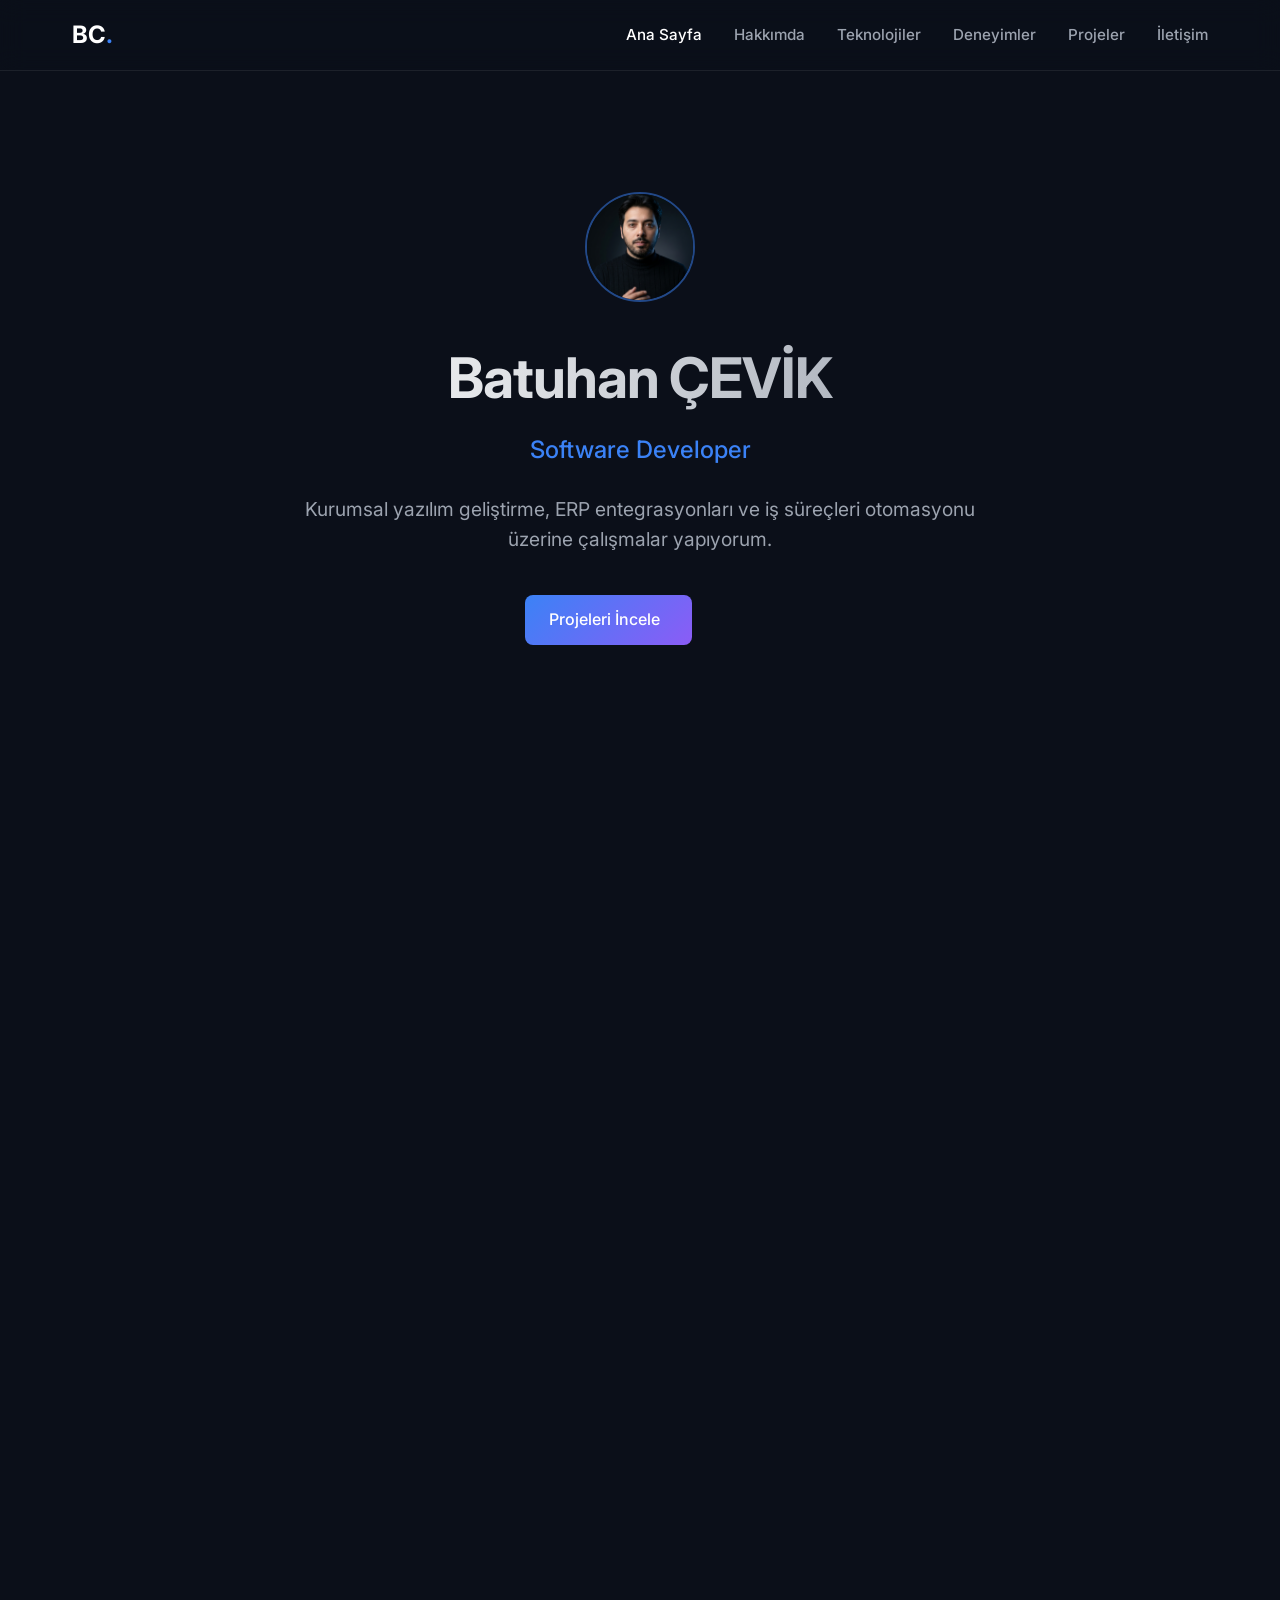
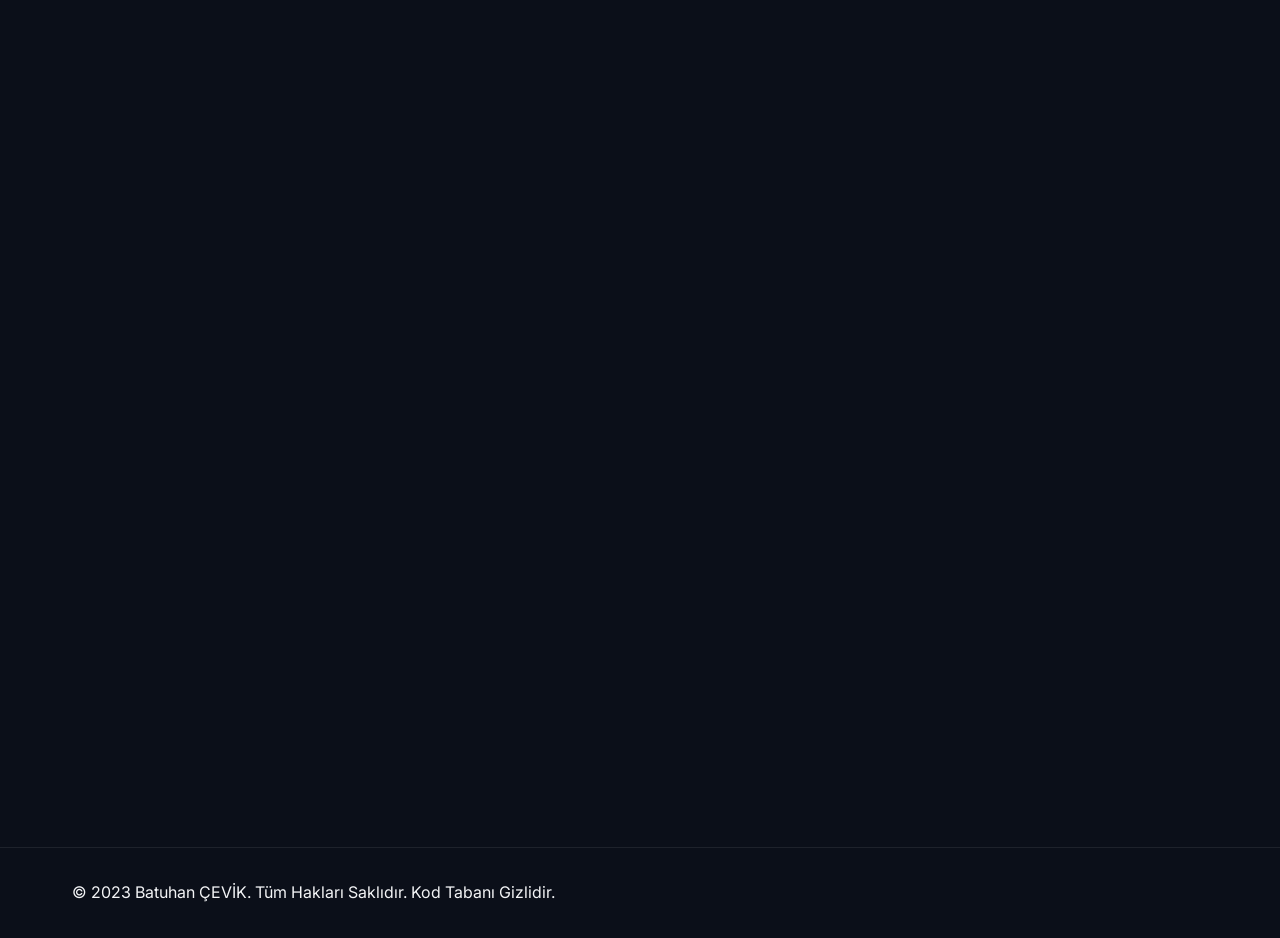
==== index.html @ cd423c5f "ilk commit - büyük dosyalar dahil" ====
<!DOCTYPE html>
<html lang="tr">
<head>
    <meta charset="UTF-8">
    <meta name="viewport" content="width=device-width, initial-scale=1.0">
    <title>Batuhan ÇEVİK | Software Developer Portfolio</title>
    <link rel="stylesheet" href="style.css">
    <link rel="preconnect" href="https://fonts.googleapis.com">
    <link rel="preconnect" href="https://fonts.gstatic.com" crossorigin>
    <link href="https://fonts.googleapis.com/css2?family=Inter:wght@300;400;500;600;700&display=swap" rel="stylesheet">
    <script src="https://unpkg.com/lucide@latest"></script>
</head>
<body>

    <header class="navbar">
        <div class="container nav-container">
            <a href="#home" class="logo">BC<span>.</span></a>
            <nav class="nav-menu">
                <a href="#home" class="nav-link active">Ana Sayfa</a>
                <a href="#about" class="nav-link">Hakkımda</a>
                <a href="#skills" class="nav-link">Teknolojiler</a>
                <a href="#experience" class="nav-link">Deneyimler</a>
                <a href="#projects" class="nav-link">Projeler</a>
                <a href="#contact" class="nav-link">İletişim</a>
            </nav>
            <button class="menu-toggle" aria-label="Menu">
                <i data-lucide="menu"></i>
            </button>
        </div>
    </header>

    <section id="home" class="hero-section text-reveal">
        <div class="container hero-container">
            <div class="hero-avatar">
                <img src="Resim1.png" alt="Batuhan ÇEVİK">
            </div>
            <h1 class="hero-title">Batuhan ÇEVİK</h1>
            <p class="hero-subtitle">Software Developer</p>
            <p class="hero-description">
                Kurumsal yazılım geliştirme, ERP entegrasyonları ve iş süreçleri otomasyonu üzerine çalışmalar yapıyorum.
            </p>
            <div class="hero-cta">
                <a href="#projects" class="btn btn-primary">Projeleri İncele <i data-lucide="arrow-right"></i></a>
                <div class="social-links">
                    <a href="https://github.com" target="_blank" class="social-icon" title="GitHub"><i data-lucide="github"></i></a>
                    <a href="https://linkedin.com" target="_blank" class="social-icon" title="LinkedIn"><i data-lucide="linkedin"></i></a>
                    <a href="#contact" class="social-icon" title="İletişim"><i data-lucide="mail"></i></a>
                </div>
            </div>
        </div>
    </section>

    <section id="about" class="section scroll-animate">
        <div class="container">
            <h2 class="section-title">Hakkımda</h2>
            <div class="about-grid">
                <div class="about-card">
                    <h3><i data-lucide="user"></i> Kişisel Tanıtım & Yaklaşım</h3>
                    <p>Yazılım dünyasındaki temel motivasyonum süslü kodlar yazmak değil, gerçek dünyadaki karmaşık sorunlara sürdürülebilir çözümler üretmektir. Benim için bir sistemin büyüklüğü ya da teknolojisi fark etmeksizin, en güçlü kasım büyük resmi görebilmek.</p>
                    <p></p>
                </div>
                <div class="about-card">
                    <h3><i data-lucide="target"></i> Kariyer Hedefleri & İlkeler</h3>
                    <p>Bir yapıyı, entegrasyonu ya da iş akışını sadece bir kez incelemem, onun arkasındaki mantığı kavrayıp sıfırdan ve daha optimize bir şekilde yeniden tasarlamam için yeterli oluyor. Sistemdeki tüm uç noktaları zihnimde birleştirerek, mimariyi en baştan hatasız kurgulamaya odaklanırım.</p>
                    <p><strong>Çalışma Prensiplerim:</strong> Geliştirdiğim her sistemde kodun arkasına geçip bir kullanıcı gibi düşünürüm. En karmaşık backend mimarisini bile son kullanıcının hayatını kolaylaştıracak, yalın ve kusursuz bir deneyime dönüştürmek ana ilkemdir.</p>
                </div>
            </div>
        </div>
    </section>

    <section id="skills" class="section scroll-animate bg-alt">
        <div class="container">
            <h2 class="section-title">Yetenekler & Teknolojiler</h2>
            <div class="skills-grid">
                <div class="skill-badge"><i data-lucide="code-2"></i> C#</div>
                <div class="skill-badge"><i data-lucide="layers"></i> .NET</div>
                <div class="skill-badge"><i data-lucide="layout"></i> WinForms</div>
                <div class="skill-badge"><i data-lucide="database"></i> SQL Server</div>
                <div class="skill-badge"><i data-lucide="git-branch"></i> Entity Framework</div>
                <div class="skill-badge"><i data-lucide="webhook"></i> REST API</div>
                <div class="skill-badge"><i data-lucide="file-code"></i> XML / JSON</div>
                <div class="skill-badge"><i data-lucide="git-fork"></i> Git / GitHub</div>
            </div>
        </div>
    </section>

    <section id="experience" class="section scroll-animate">
        <div class="container">
            <h2 class="section-title">Öğrenim</h2>
            <div class="timeline">
                <div class="timeline-item">
                    <div class="timeline-dot"></div>
                    <div class="timeline-content">
                        <span class="timeline-date">2026 - Günümüz</span>
                        <h3>Web Tasarımı ve Kodlama</h3>
                        <h4>İstanbul Üniversitesi (AUZEF)</h4>
                        <p>Modern web teknolojilerine, kullanıcı deneyimi (UX) pratiklerine ve güncel trendlere akademik bir derinlik katmak; geliştirdiğim kurumsal çözümleri daha vizyoner bir boyuta taşımak amacıyla eğitimime devam ediyorum.</p>
                    </div>
                </div>
                <div class="timeline-item">
                    <div class="timeline-dot"></div>
                    <div class="timeline-content">
                        <span class="timeline-date">2018 - 2020</span>
                        <h3>Bilgisayar Programcılığı </h3>
                        <h4>Marmara Üniversitesi</h4>
                        <p>Yazılım mühendisliği ve algoritma mantığının temellerini sağlam bir altyapıyla attığım, teorik bilgiyi pratiğe dökerek sektöre profesyonel olarak adım atmamı sağlayan dinamik eğitim dönemim.</p>
                    </div>
                </div>
            </div>
        </div>
    </section>

    <section id="projects" class="section scroll-animate bg-alt">
        <div class="container">
            <h2 class="section-title">Öne Çıkan Projeler</h2>
            <div class="projects-grid">
                <div class="project-card">
                    <div class="project-image">
                        <img src="hanbel-devir1.png" alt="Hanbel Devir">
                    </div>
                    <div class="project-info">
                        <h3>Hanbel Devir</h3>
                        <p>Logo ERP için geliştirilen bakiye devir ve otomasyon çözümü. Mali yıl geçişlerini hatasız yönetir.</p>
                        <div class="project-tags">
                            <span>C#</span>
                            <span>WinForms</span>
                            <span>XML</span>
                        </div>
                        <div class="project-links">
                            <a href="project-hanbel-devir.html" class="btn btn-secondary btn-sm">Detaylar <i data-lucide="chevron-right"></i></a>
                        </div>
                    </div>
                </div>
                
                <div class="project-card">
                    <div class="project-image">
                        <img src="hanbel1.png" alt="LogoSync API">
                    </div>
                    <div class="project-info">
                        <h3>LogoSync API</h3>
                        <p>E-ticaret platformları ile ERP sistemleri arasında gerçek zamanlı stok ve sipariş senkronizasyonu sağlayan RESTful API.</p>
                        <div class="project-tags">
                            <span>.NET Core</span>
                            <span>SQL Server</span>
                            <span>EF Core</span>
                        </div>
                        <div class="project-links">
                            <a href="project-hanbel.html" class="btn btn-secondary btn-sm">Detaylar <i data-lucide="chevron-right"></i></a>
                            
                        </div>
                    </div>
                </div>
            </div>
        </div>
    </section>

    <section id="contact" class="section scroll-animate">
        <div class="container contact-container">
            <h2 class="section-title">İletişime Geçin</h2>
            <p class="contact-text">Projeleriniz, iş ortaklıkları veya sadece kahve eşliğinde teknoloji sohbeti yapmak için bana ulaşabilirsiniz.</p>
            <div class="contact-methods">
                <a href="mailto:hanetuz@gmail.com" class="contact-card">
                    <i data-lucide="mail"></i>
                    <span>E-posta</span>
                    <p>hanetuz@gmail.com</p>
                </a>
                <a href="https://www.linkedin.com/in/batuhan-%C3%A7evik-903434270/" target="_blank" class="contact-card">
                    <i data-lucide="linkedin"></i>
                    <span>LinkedIn</span>
                    <p>linkedin.com/in/batuhancevik290524</p>
                </a>
                <a href="https://github.com/hanetuz-hub" target="_blank" class="contact-card">
                    <i data-lucide="github"></i>
                    <span>GitHub</span>
                    <p>https://github.com/hanetuz-hub</p>
                </a>
            </div>
        </div>
    </section>

    <footer>
        <div class="container footer-content">
            <p>&copy; 2023 Batuhan ÇEVİK. Tüm Hakları Saklıdır. Kod Tabanı Gizlidir.</p>
            <div class="footer-socials">
                <a href="#"><i data-lucide="instagram"></i></a>
                <a href="#"><i data-lucide="github"></i></a>
                <a href="#"><i data-lucide="linkedin"></i></a>
            </div>
        </div>
    </footer>

    <script src="app.js"></script>
</body>
</html>
---- style.css ----
/* --- Global Değişkenler & CSS Reset --- */
:root {
    --bg-main: #0b0f19;
    --bg-card: rgba(22, 28, 45, 0.7);
    --bg-alt: #111827;
    --accent-primary: #3b82f6;
    --accent-gradient: linear-gradient(135deg, #3b82f6 0%, #8b5cf6 100%);
    --text-main: #f3f4f6;
    --text-muted: #9ca3af;
    --border-color: rgba(255, 255, 255, 0.08);
    --transition-smooth: all 0.3s cubic-bezier(0.4, 0, 0.2, 1);
}

* {
    margin: 0;
    padding: 0;
    box-sizing: border-box;
}

html {
    scroll-behavior: smooth;
    font-family: 'Inter', sans-serif;
    background-color: var(--bg-main);
    color: var(--text-main);
}

body {
    overflow-x: hidden;
    line-height: 1.6;
}

.container {
    width: 100%;
    max-width: 1200px;
    margin: 0 auto;
    padding: 0 2rem;
}

/* --- Tipografi & Genel Sınıflar --- */
h1, h2, h3, h4 {
    font-weight: 700;
    letter-spacing: -0.02em;
}

.section {
    padding: 8rem 0;
}

.bg-alt {
    background-color: var(--bg-alt);
}

.section-title {
    font-size: 2.25rem;
    margin-bottom: 3rem;
    position: relative;
    display: inline-block;
}

.section-title::after {
    content: '';
    position: absolute;
    bottom: -10px;
    left: 0;
    width: 40px;
    height: 3px;
    background: var(--accent-gradient);
    border-radius: 2px;
}

/* --- Butonlar --- */
.btn {
    display: inline-flex;
    align-items: center;
    gap: 0.5rem;
    padding: 0.75rem 1.5rem;
    border-radius: 8px;
    font-weight: 500;
    text-decoration: none;
    cursor: pointer;
    transition: var(--transition-smooth);
}

.btn-primary {
    background: var(--accent-gradient);
    color: white;
    border: none;
}

.btn-primary:hover {
    opacity: 0.9;
    transform: translateY(-2px);
}

.btn-secondary {
    background: transparent;
    color: var(--text-main);
    border: 1px solid var(--border-color);
}

.btn-secondary:hover {
    background: rgba(255, 255, 255, 0.05);
    border-color: var(--text-muted);
}

.btn-sm {
    padding: 0.5rem 1rem;
    font-size: 0.875rem;
}

.w-100 { width: 100%; justify-content: center; }

/* --- Navbar --- */
.navbar {
    position: fixed;
    top: 0;
    left: 0;
    width: 100%;
    z-index: 1000;
    background: rgba(11, 15, 25, 0.8);
    backdrop-filter: blur(12px);
    border-bottom: 1px solid var(--border-color);
    padding: 1rem 0;
}

.nav-container {
    display: flex;
    justify-content: space-between;
    align-items: center;
}

.logo {
    font-size: 1.5rem;
    font-weight: 700;
    text-decoration: none;
    color: white;
}

.logo span {
    color: #3b82f6;
}

.nav-menu {
    display: flex;
    gap: 2rem;
}

.nav-link {
    color: var(--text-muted);
    text-decoration: none;
    font-size: 0.95rem;
    font-weight: 500;
    transition: var(--transition-smooth);
}

.nav-link:hover, .nav-link.active {
    color: white;
}

.menu-toggle {
    display: none;
    background: transparent;
    border: none;
    color: white;
    cursor: pointer;
}

/* --- Hero Section --- */
.hero-section {
    padding: 12rem 0 8rem 0;
    display: flex;
    align-items: center;
    justify-content: center;
    text-align: center;
}

.hero-container {
    max-width: 800px;
}

.hero-avatar img {
    width: 110px;
    height: 110px;
    border-radius: 50%;
    border: 2px solid rgba(59, 130, 246, 0.5);
    margin-bottom: 1.5rem;
    object-fit: cover;
}

.hero-title {
    font-size: 3.5rem;
    background: linear-gradient(to right, #fff, #9ca3af);
    -webkit-background-clip: text;
    -webkit-text-fill-color: transparent;
    margin-bottom: 0.5rem;
}

.hero-subtitle {
    font-size: 1.5rem;
    color: #3b82f6;
    font-weight: 500;
    margin-bottom: 1.5rem;
}

.hero-description {
    font-size: 1.2rem;
    color: var(--text-muted);
    margin-bottom: 2.5rem;
}

.hero-cta {
    display: flex;
    align-items: center;
    justify-content: center;
    gap: 2rem;
}

.social-links {
    display: flex;
    gap: 1rem;
}

.social-icon {
    color: var(--text-muted);
    transition: var(--transition-smooth);
}

.social-icon:hover {
    color: white;
    transform: translateY(-2px);
}

/* --- Hakkımda --- */
.about-grid {
    display: grid;
    grid-template-columns: 1fr 1fr;
    gap: 2rem;
}

.about-card {
    background: var(--bg-card);
    border: 1px solid var(--border-color);
    padding: 2.5rem;
    border-radius: 12px;
}

.about-card h3 {
    display: flex;
    align-items: center;
    gap: 0.75rem;
    margin-bottom: 1rem;
    font-size: 1.25rem;
    color: white;
}

.about-card p {
    color: var(--text-muted);
    margin-bottom: 1rem;
}

/* --- Yetenekler / Badges --- */
.skills-grid {
    display: flex;
    flex-wrap: wrap;
    gap: 1rem;
}

.skill-badge {
    background: var(--bg-card);
    border: 1px solid var(--border-color);
    padding: 0.75rem 1.5rem;
    border-radius: 30px;
    font-weight: 500;
    display: inline-flex;
    align-items: center;
    gap: 0.5rem;
    transition: var(--transition-smooth);
}

.skill-badge:hover {
    border-color: #3b82f6;
    transform: translateY(-2px);
    background: rgba(59, 130, 246, 0.05);
}

/* --- Deneyim / Timeline --- */
.timeline {
    position: relative;
    border-left: 2px solid var(--border-color);
    padding-left: 2rem;
    margin-left: 1rem;
}

.timeline-item {
    position: relative;
    margin-bottom: 3rem;
}

.timeline-dot {
    position: absolute;
    left: calc(-2rem - 7px);
    top: 6px;
    width: 12px;
    height: 12px;
    border-radius: 50%;
    background: #3b82f6;
    box-shadow: 0 0 10px #3b82f6;
}

.timeline-content span {
    font-size: 0.85rem;
    color: #8b5cf6;
    font-weight: 600;
}

.timeline-content h3 {
    font-size: 1.25rem;
    margin: 0.25rem 0;
}

.timeline-content h4 {
    color: var(--text-muted);
    font-size: 1rem;
    font-weight: 400;
    margin-bottom: 0.75rem;
}

.timeline-content p {
    color: var(--text-muted);
}

/* --- Projeler --- */
.projects-grid {
    display: grid;
    grid-template-columns: repeat(auto-fit, minmax(350px, 1fr));
    gap: 2rem;
}

.project-card {
    background: var(--bg-card);
    border: 1px solid var(--border-color);
    border-radius: 12px;
    overflow: hidden;
    transition: var(--transition-smooth);
}

.project-card:hover {
    transform: translateY(-5px);
    border-color: rgba(255,255,255,0.15);
    box-shadow: 0 20px 40px rgba(0,0,0,0.3);
}

.project-image img {
    width: 100%;
    height: 220px;
    object-fit: cover;
    border-bottom: 1px solid var(--border-color);
}

.project-info {
    padding: 1.5rem;
}

.project-info h3 {
    margin-bottom: 0.5rem;
}

.project-info p {
    color: var(--text-muted);
    font-size: 0.95rem;
    margin-bottom: 1.25rem;
    height: 4.5rem;
    display: -webkit-box;
    -webkit-line-clamp: 3;
    -webkit-box-orient: vertical;
    overflow: hidden;
}

.project-tags {
    display: flex;
    flex-wrap: wrap;
    gap: 0.5rem;
    margin-bottom: 1.5rem;
}

.project-tags span {
    font-size: 0.75rem;
    background: rgba(255,255,255,0.05);
    padding: 0.25rem 0.75rem;
    border-radius: 4px;
    color: var(--text-muted);
    border: 1px solid var(--border-color);
}

.project-links {
    display: flex;
    justify-content: space-between;
    align-items: center;
}

.btn-icon {
    color: var(--text-muted);
    transition: var(--transition-smooth);
}

.btn-icon:hover { color: white; }

/* --- İletişim --- */
.contact-container { text-align: center; }
.contact-text { color: var(--text-muted); max-width: 600px; margin: 0 auto 3rem auto; }

.contact-methods {
    display: grid;
    grid-template-columns: repeat(auto-fit, minmax(250px, 1fr));
    gap: 1.5rem;
}

.contact-card {
    background: var(--bg-card);
    border: 1px solid var(--border-color);
    padding: 2rem;
    border-radius: 12px;
    text-decoration: none;
    color: white;
    transition: var(--transition-smooth);
}

.contact-card:hover {
    border-color: #3b82f6;
    background: rgba(59, 130, 246, 0.02);
}

.contact-card i { color: #3b82f6; margin-bottom: 1rem; }
.contact-card span { display: block; font-weight: 600; font-size: 1.1rem; }
.contact-card p { color: var(--text-muted); font-size: 0.9rem; margin-top: 0.5rem; }

/* --- Proje Detay Sayfası Ekstra Elemanları --- */
.detail-main { padding: 8rem 0 4rem 0; }
.badge { background: rgba(59, 130, 246, 0.1); color: #3b82f6; padding: 0.25rem 1rem; border-radius: 20px; font-size: 0.85rem; display: inline-block; margin-bottom: 1rem; }
.lead { font-size: 1.25rem; color: var(--text-muted); margin-top: 0.5rem; }
.main-project-image { margin: 3rem 0; border-radius: 12px; overflow: hidden; border: 1px solid var(--border-color); cursor: zoom-in; }
.main-project-image img { width: 100%; height: auto; display: block; }
.detail-grid { display: grid; grid-template-columns: 2fr 1fr; gap: 3rem; }
.features-list { list-style: none; margin-top: 1rem; }
.features-list li { display: flex; align-items: center; gap: 0.75rem; margin-bottom: 0.75rem; color: var(--text-muted); }
.features-list i { color: #10b981; width: 18px; }
.sidebar-card { background: var(--bg-card); border: 1px solid var(--border-color); padding: 1.5rem; border-radius: 12px; margin-bottom: 1.5rem; }
.sidebar-card h3 { font-size: 1.1rem; margin-bottom: 1rem; }
/* --- Galeri Görsellerinin Orijinal Boyutunu Koruyan Yeni CSS --- */
.gallery-grid { 
    display: grid; 
    grid-template-columns: repeat(auto-fit, minmax(280px, 1fr)); 
    gap: 1.5rem; 
    margin-top: 1.5rem; 
    align-items: start; /* Görsellerin boyları farklıysa alt alta patlamasınlar diye */
}

.gallery-grid img { 
    width: 100%; 
    height: auto; /* Sabit 200px yerine auto yaparak orijinal yüksekliği koruyoruz */
    object-fit: contain; /* Görseli kırpmadan, orijinal oranını koruyarak sığdırır */
    border-radius: 8px; 
    border: 1px solid var(--border-color); 
    cursor: zoom-in; 
    transition: var(--transition-smooth); 
}

.gallery-grid img:hover { 
    transform: scale(1.02); 
    border-color: rgba(255, 255, 255, 0.2);
}
/* --- Modüller İçin Yeni Sol Hizalı Dikey CSS --- */
.features-list {
    list-style: none;
    padding: 0;
    margin: 0;
    display: flex;
    flex-direction: column;
    gap: 2rem; /* Modül blokları arasındaki dikey boşluk */
}

/* Ana Modül Başlığı Konteyneri */
.module-title {
    display: flex;
    align-items: center;
    gap: 0.75rem;
    color: white;
    font-size: 1.15rem;
    margin-bottom: 0.75rem; /* Altındaki liste ile arasındaki boşluk */
}

.module-title i {
    color: #3b82f6 !important; /* Onay ikonunu neon mavi yapar */
    flex-shrink: 0;
}

/* Alt Başlıkların Listesi (Dikey Akış) */
.sub-features-list {
    list-style: none;
    padding-left: 2rem; /* Ana başlıktan biraz içeride dursun diye */
    margin: 0;
    display: flex;
    flex-direction: column; /* Yan yana değil, kesinlikle alt alta gelmesi için */
    gap: 0.5rem; /* Alt başlıkların kendi arasındaki dikey boşluk */
}

/* Her Bir Alt Başlık Satırı */
.sub-features-list li {
    display: flex;
    align-items: center;
    gap: 0.5rem;
    font-size: 0.95rem;
    color: var(--text-muted);
}

.sub-features-list i {
    color: #3b82f6 !important; /* Ok ikonlarını da mavi yapar */
    width: 14px;
    height: 14px;
    flex-shrink: 0;
}

/* --- Lightbox Modal --- */
.lightbox { display: none; position: fixed; z-index: 2000; padding-top: 100px; left: 0; top: 0; width: 100%; height: 100%; background-color: rgba(11, 15, 25, 0.95); }
.lightbox-content { margin: auto; display: block; max-width: 80%; max-height: 70%; border-radius: 8px; }
.close-lightbox { position: absolute; top: 40px; right: 40px; color: #f11; font-size: 40px; font-weight: bold; cursor: pointer; color: white; }

/* --- Footer --- */
footer { border-top: 1px solid var(--border-color); padding: 2rem 0; background: var(--bg-main); text-align: center; }
.footer-content { display: flex; justify-content: space-between; align-items: center; }
.footer-socials { display: flex; gap: 1rem; }
.footer-socials a { color: var(--text-muted); }

/* --- Animasyon Sınıfları --- */
.text-reveal { opacity: 0; transform: translateY(20px); animation: reveal 0.8s forwards ease-out; }
@keyframes reveal { to { opacity: 1; transform: translateY(0); } }
.scroll-animate { opacity: 0; transform: translateY(30px); transition: opacity 0.6s ease-out, transform 0.6s ease-out; }
.scroll-animate.in-view { opacity: 1; transform: translateY(0); }

/* --- Responsive Tasarım CSS Medya Sorguları --- */
@media (max-width: 968px) {
    .about-grid, .detail-grid { grid-template-columns: 1fr; }
    .hero-title { font-size: 2.75rem; }
    .nav-menu { display: none; position: absolute; top: 100%; left: 0; width: 100%; background: var(--bg-main); flex-direction: column; padding: 2rem; border-bottom: 1px solid var(--border-color); text-align: center; }
    .nav-menu.active { display: flex; }
    .menu-toggle { display: block; }
    .footer-content { flex-direction: column; gap: 1rem; }
}

@media (max-width: 480px) {
    .hero-title { font-size: 2.25rem; }
    .hero-cta { flex-direction: column; gap: 1rem; }
    .section { padding: 4rem 0; }
}
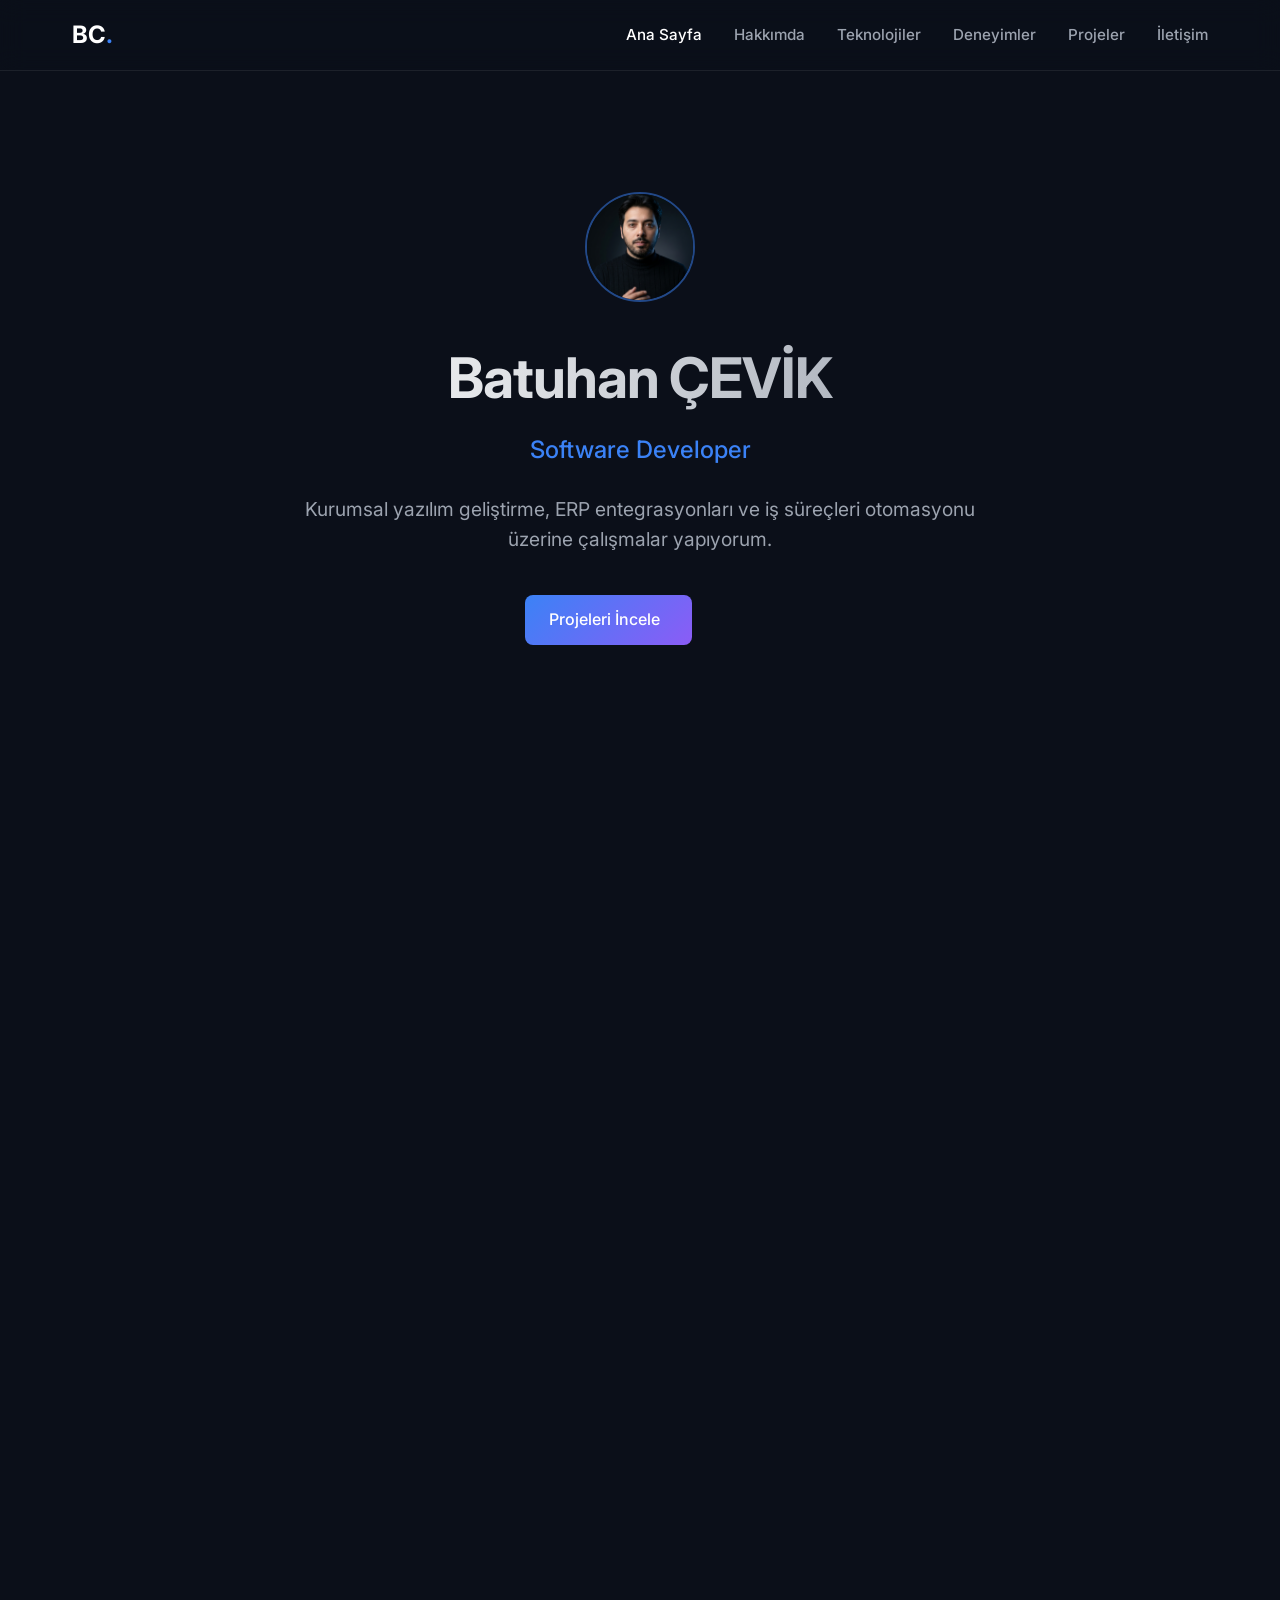
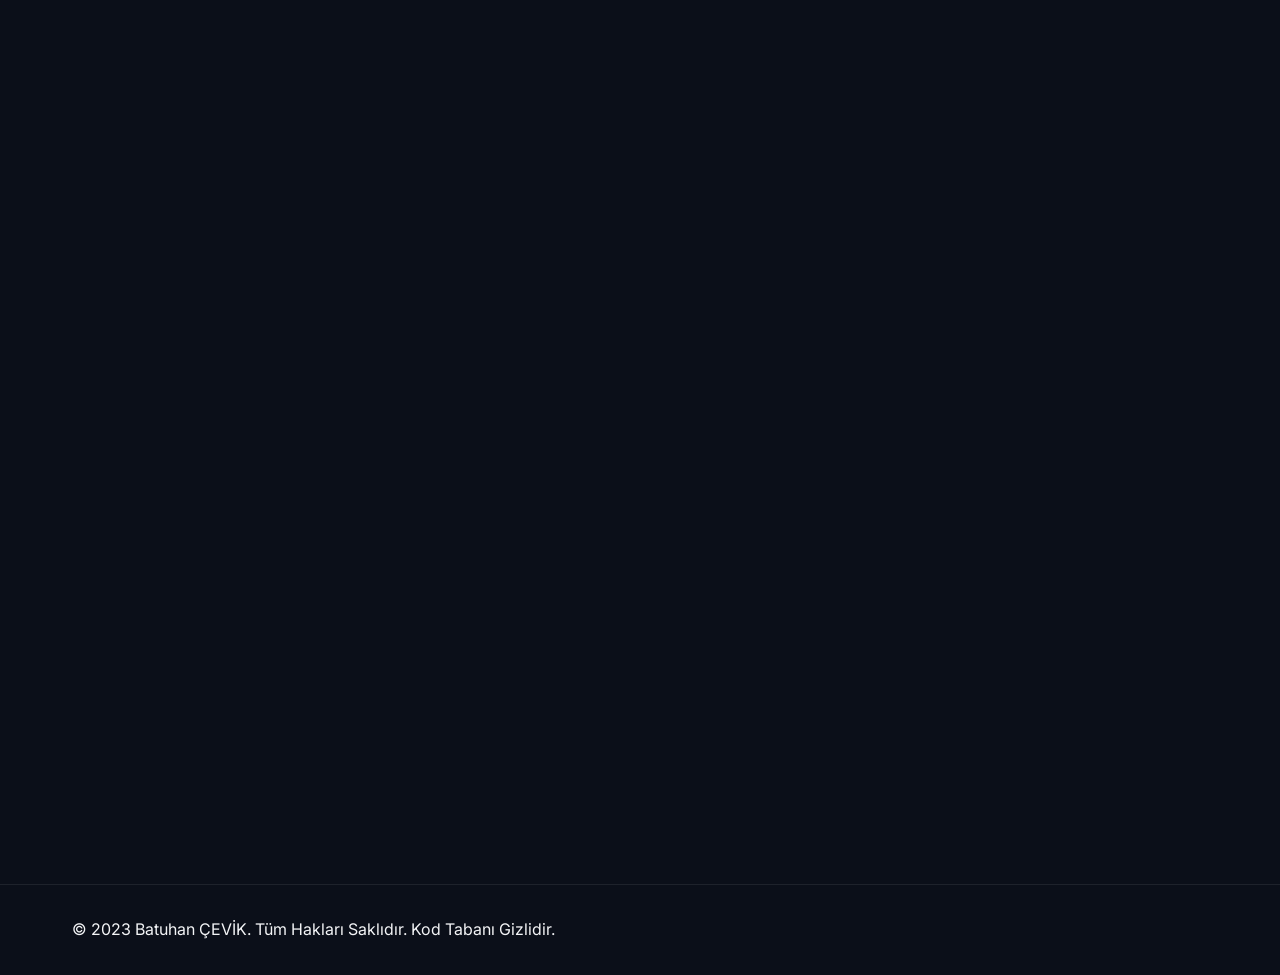
==== commit c27359ad: "modül listesi dikey hizalama" ====
--- a/index.html
+++ b/index.html
@@ -123,8 +123,12 @@
                         <p>Logo ERP için geliştirilen bakiye devir ve otomasyon çözümü. Mali yıl geçişlerini hatasız yönetir.</p>
                         <div class="project-tags">
                             <span>C#</span>
-                            <span>WinForms</span>
-                            <span>XML</span>
+                            <span>.NET Framework</span>
+                            <span>WinForms UI</span>
+							<span>XML</span>
+							<span>ExcelDataReade</span>
+							
+							
                         </div>
                         <div class="project-links">
                             <a href="project-hanbel-devir.html" class="btn btn-secondary btn-sm">Detaylar <i data-lucide="chevron-right"></i></a>
@@ -137,12 +141,17 @@
                         <img src="hanbel1.png" alt="LogoSync API">
                     </div>
                     <div class="project-info">
-                        <h3>LogoSync API</h3>
-                        <p>E-ticaret platformları ile ERP sistemleri arasında gerçek zamanlı stok ve sipariş senkronizasyonu sağlayan RESTful API.</p>
+                        <h3>Hanbel</h3>
+                        <p>Logo ERP Sistemleri İçin Veri Aktarım Yazılımı</p>
                         <div class="project-tags">
-                            <span>.NET Core</span>
-                            <span>SQL Server</span>
-                            <span>EF Core</span>
+                             <span>C#</span>
+                            <span>.NET Framework</span>
+                            <span>WinForms UI</span>
+							<span>XML</span>
+							<span>ExcelDataReade</span>
+							<span>Newtonsoft.Json</span>
+							<span>Logo Objects</span>
+							
                         </div>
                         <div class="project-links">
                             <a href="project-hanbel.html" class="btn btn-secondary btn-sm">Detaylar <i data-lucide="chevron-right"></i></a>
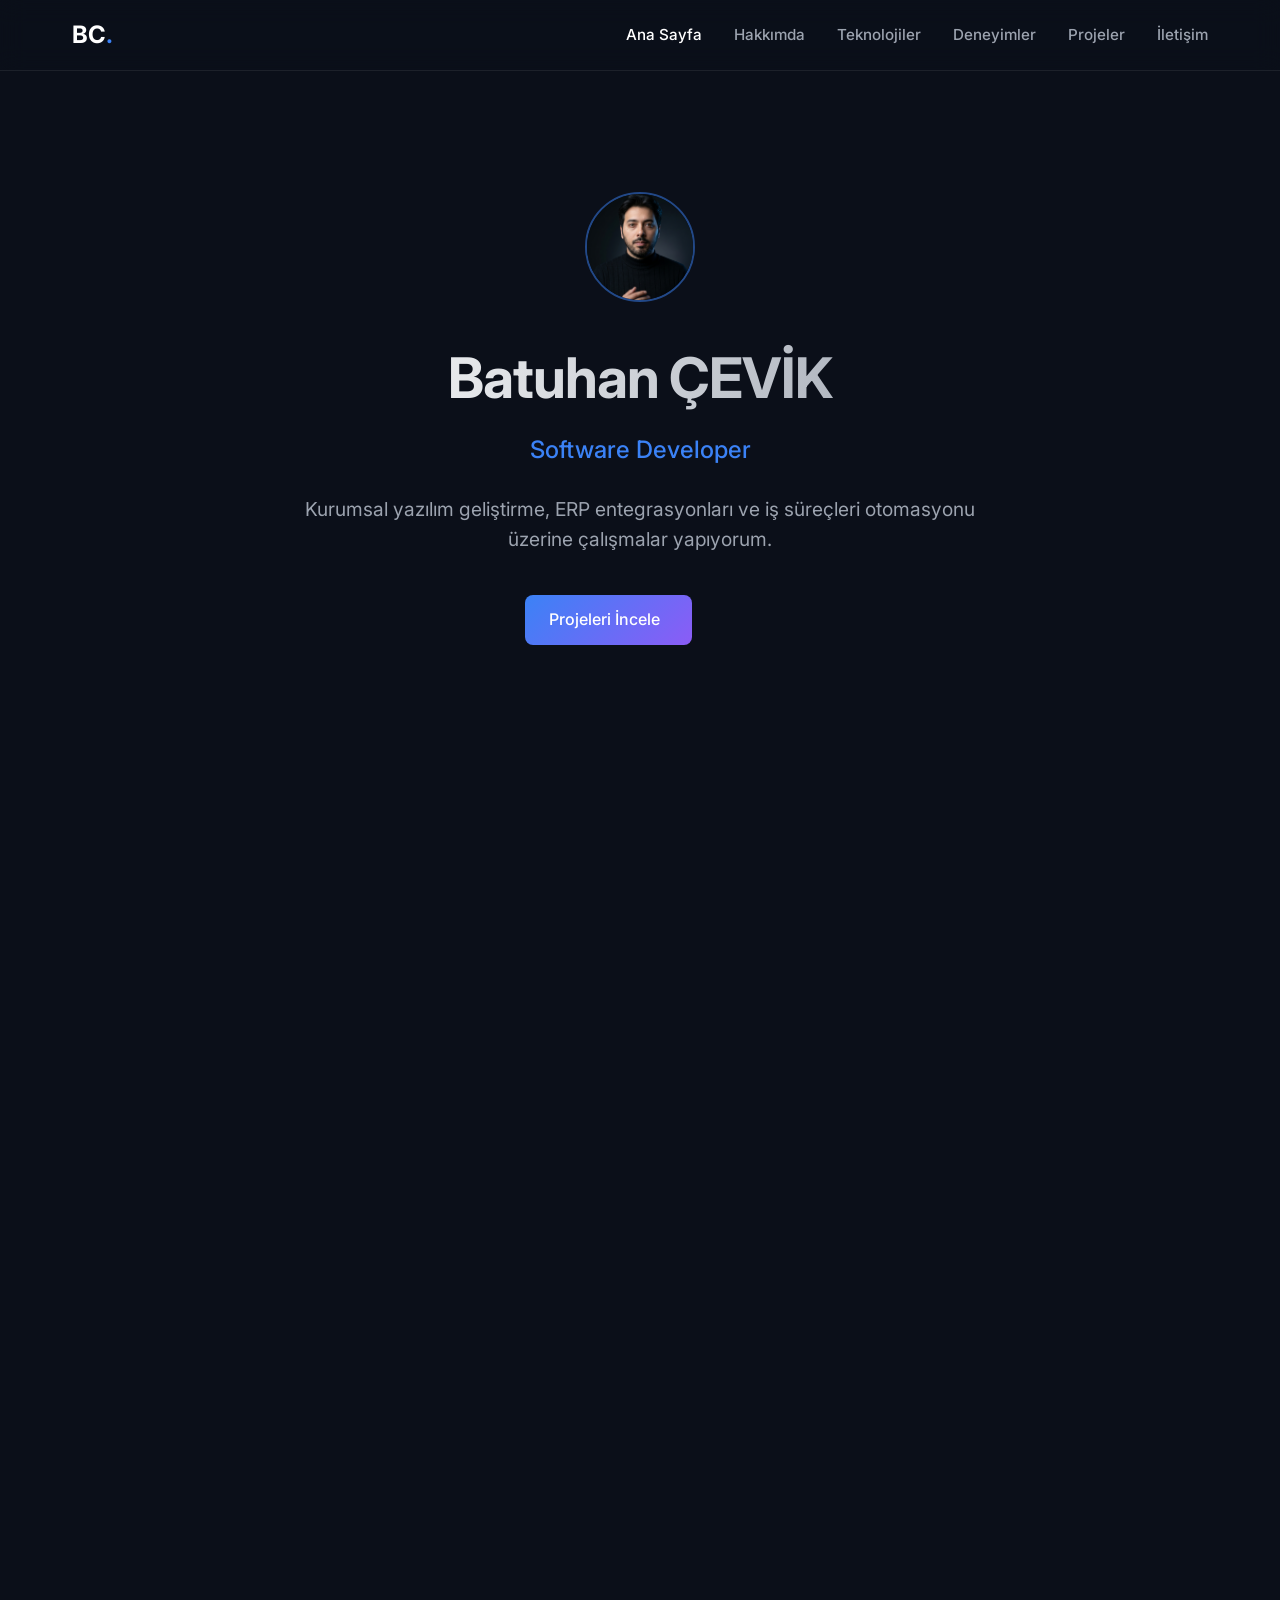
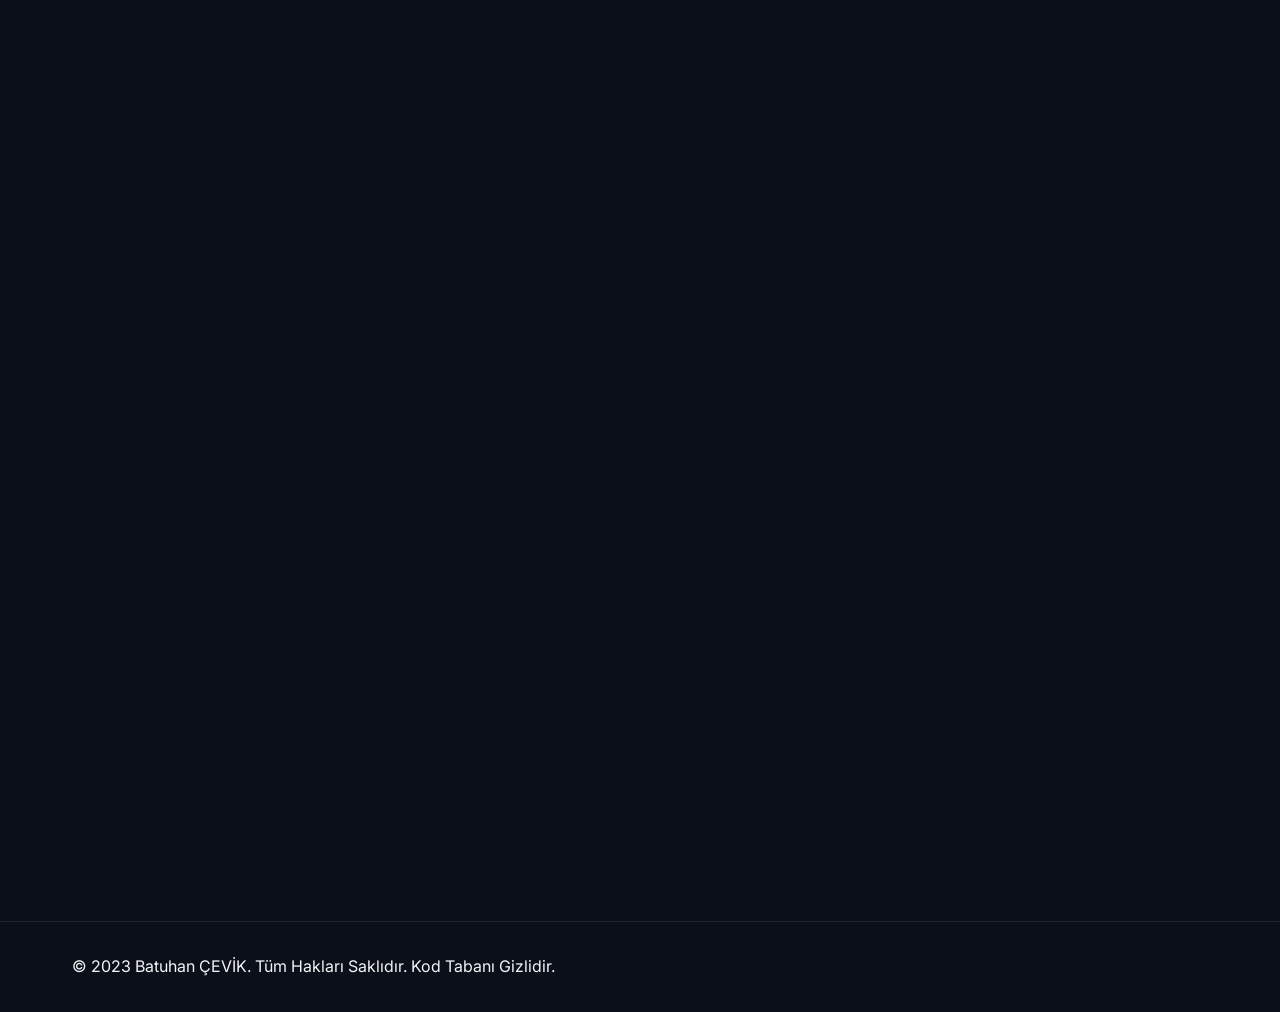
==== commit 5cc44922: "proje guncellendi" ====
--- a/index.html
+++ b/index.html
@@ -111,57 +111,79 @@
     </section>
 
     <section id="projects" class="section scroll-animate bg-alt">
-        <div class="container">
-            <h2 class="section-title">Öne Çıkan Projeler</h2>
-            <div class="projects-grid">
-                <div class="project-card">
-                    <div class="project-image">
-                        <img src="hanbel-devir1.png" alt="Hanbel Devir">
-                    </div>
-                    <div class="project-info">
-                        <h3>Hanbel Devir</h3>
-                        <p>Logo ERP için geliştirilen bakiye devir ve otomasyon çözümü. Mali yıl geçişlerini hatasız yönetir.</p>
-                        <div class="project-tags">
-                            <span>C#</span>
-                            <span>.NET Framework</span>
-                            <span>WinForms UI</span>
-							<span>XML</span>
-							<span>ExcelDataReade</span>
-							
-							
-                        </div>
-                        <div class="project-links">
-                            <a href="project-hanbel-devir.html" class="btn btn-secondary btn-sm">Detaylar <i data-lucide="chevron-right"></i></a>
-                        </div>
-                    </div>
-                </div>
-                
-                <div class="project-card">
-                    <div class="project-image">
-                        <img src="hanbel1.png" alt="LogoSync API">
-                    </div>
-                    <div class="project-info">
-                        <h3>Hanbel</h3>
-                        <p>Logo ERP Sistemleri İçin Veri Aktarım Yazılımı</p>
-                        <div class="project-tags">
-                             <span>C#</span>
+    <div class="container">
+        <h2 class="section-title">Öne Çıkan Projeler</h2>
+        <div class="projects-grid">
+ <div class="project-card">
+                <div class="project-image">
+                    <img src="hanbel1.png" alt="Hanbel">
+                </div>
+                <div class="project-info">
+                    <h3>Hanbel</h3>
+                    <p>Logo ERP Sistemleri İçin Veri Aktarım Yazılımı</p>
+                    <div class="project-tags">
+                         <span>C#</span>
                             <span>.NET Framework</span>
                             <span>WinForms UI</span>
 							<span>XML</span>
 							<span>ExcelDataReade</span>
 							<span>Newtonsoft.Json</span>
 							<span>Logo Objects</span>
-							
-                        </div>
-                        <div class="project-links">
-                            <a href="project-hanbel.html" class="btn btn-secondary btn-sm">Detaylar <i data-lucide="chevron-right"></i></a>
-                            
-                        </div>
-                    </div>
-                </div>
-            </div>
-        </div>
-    </section>
+                    </div>
+                    <div class="project-links">
+                        <a href="project-hanbel.html" class="btn btn-secondary btn-sm">Detaylar <i data-lucide="chevron-right"></i></a>
+                    </div>
+                </div>
+            </div>
+            <!-- Hanbel Devir -->
+            <div class="project-card">
+                <div class="project-image">
+                    <img src="hanbel-devir1.png" alt="Hanbel Devir">
+                </div>
+                <div class="project-info">
+                    <h3>Hanbel Devir</h3>
+                    <p>Logo ERP için geliştirilen bakiye devir ve otomasyon çözümü. Mali yıl geçişlerini hatasız yönetir.</p>
+                    <div class="project-tags">
+                         <span>C#</span>
+                            <span>.NET Framework</span>
+                            <span>WinForms UI</span>
+							<span>XML</span>
+							<span>ExcelDataReade</span>
+                    </div>
+                    <div class="project-links">
+                        <a href="project-hanbel-devir.html" class="btn btn-secondary btn-sm">Detaylar <i data-lucide="chevron-right"></i></a>
+                    </div>
+                </div>
+            </div>
+
+            <!-- Hanbel -->
+           
+
+            <!-- Hanbel Stok -->
+            <div class="project-card">
+                <div class="project-image">
+                    <img src="hanbel-stok4.png" alt="Hanbel Stok">
+                </div>
+                <div class="project-info">
+                    <h3>Hanbel Stok</h3>
+                    <p>Kobiler İçin Stok Takip Otomasyonu</p>
+                    <div class="project-tags">
+                        <span>C#</span>
+                        <span>.NET Framework</span>
+                        <span>WinForms UI</span>
+                        <span>SQL Server</span>
+                        <span>Inno Setup</span>
+                        
+                    </div>
+                    <div class="project-links">
+                        <a href="project-Hanbel-Stok.html" class="btn btn-secondary btn-sm">Detaylar <i data-lucide="chevron-right"></i></a>
+                    </div>
+                </div>
+            </div>
+
+        </div>
+    </div>
+</section>
 
     <section id="contact" class="section scroll-animate">
         <div class="container contact-container">
